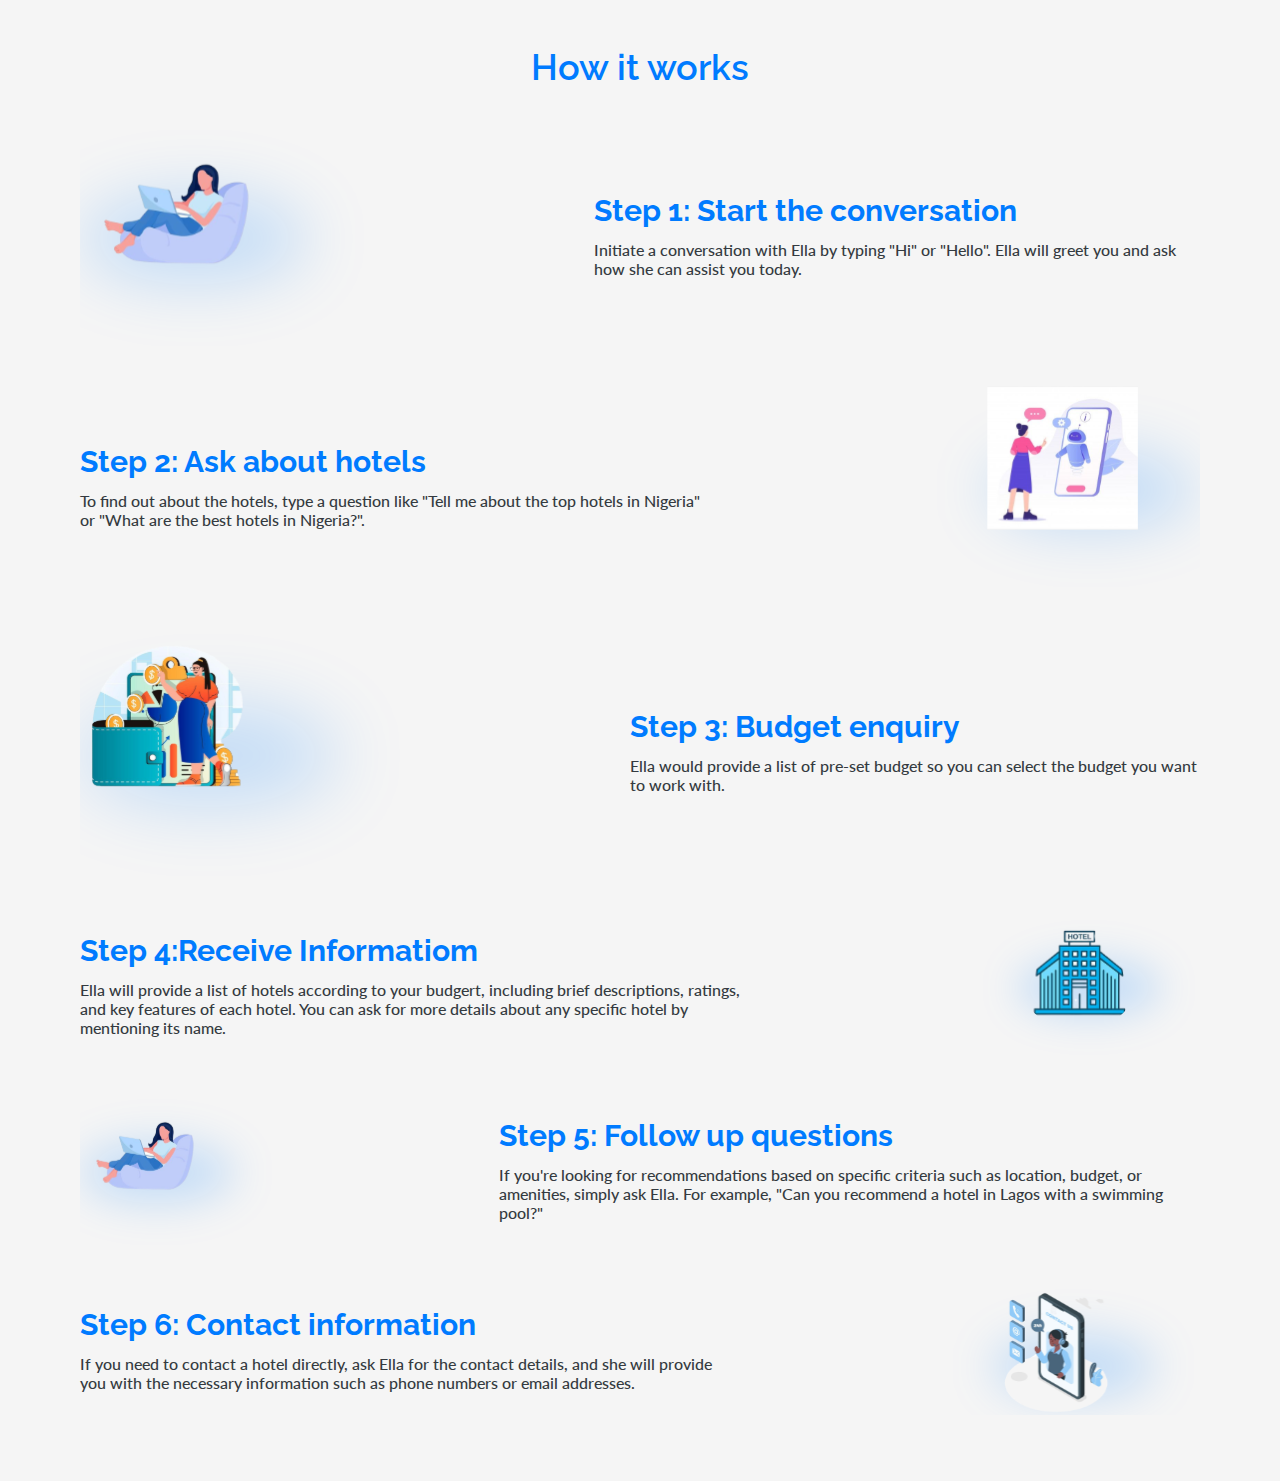
==== Work.html @ 3db6e442 "ref" ====
<!DOCTYPE html>
<html lang="en">
<head>
    <meta charset="UTF-8">
    <meta name="viewport" content="width=device-width, initial-scale=1.0">
    <title>landing page</title>
    <link rel="stylesheet" href="work.css">
</head>
<body>
    <div class="wcontainer">
        <div class="wtitle">
            <h1>How it works</h1>
        </div>
        <div class="wlist1">
            <div class="wimg"> <img src="step1.svg" alt=""></div>
            <div class="wtext1">
                <h2>Step 1: Start the conversation</h2>
                <p>Initiate a conversation with Ella by typing "Hi" or "Hello".
                    Ella will greet you and ask how she can assist you today.</p>
            </div>
        </div>
        <div class="wlist2">
            <div class="wimg"> <img src="step2.svg" alt=""></div>
            <div class="wtext2">
                <h2>Step 2: Ask about hotels</h2>
                <p>To find out about the  hotels, type a question like "Tell me about the top hotels in Nigeria" or "What are the best hotels in Nigeria?".</p>
            </div>
        </div>

        <div class="wlist1">
            <div class="wimg"> <img src="Step3.svg" alt=""></div>
            <div class="wtext1">
                <h2>Step 3: Budget enquiry</h2>
                <p>Ella would provide a list of pre-set budget so you can select the budget you want to work with.</p>
            </div>
        </div>
        <div class="wlist2">
            <div class="wimg"> <img src="Step4.svg" alt=""></div>
            <div class="wtext2">
                <h2>Step 4:Receive Informatiom</h2>
                <p>Ella will provide a list of hotels according to your budgert, including brief descriptions, ratings, and key features of each hotel.
                   You can ask for more details about any specific hotel by mentioning its name.</p>
            </div>
        </div>
        <div class="wlist1">
            <div class="wimg"> <img src="step1.svg" alt=""></div>
            <div class="wtext1">
                <h2>Step 5: Follow up questions</h2>
                <p>If you're looking for recommendations based on specific criteria such as location, budget, or amenities, simply ask Ella. For example,
                     "Can you recommend a hotel in Lagos with a swimming pool?"</p>
            </div>
        </div>
        <div class="wlist2">
            <div class="wimg"> <img src="step6.svg" alt=""></div>
            <div class="wtext2">
                <h2>Step 6: Contact information</h2>
                <p>If you need to contact a hotel directly, ask Ella for the contact details, and she will provide you with the necessary information such as phone numbers or email addresses.</p>
            </div>
        </div>
    </div>
</body>
---- work.css ----
@import url("https://fonts.googleapis.com/css2?family=Raleway:ital,wght@0,100..900;1,100..900&display=swap");
@import url("https://fonts.googleapis.com/css2?family=Lato:ital,wght@0,100;0,300;0,400;0,700;0,900;1,100;1,300;1,400;1,700;1,900&family=Raleway:ital,wght@0,100..900;1,100..900&display=swap");

* {
  margin: 0;
  padding: 0;
  box-sizing: border-box;
}
body {
  background-color: #f5f5f5;
}

img {
  display: block;
  width: 100%;
  height: auto;
  object-fit: cover;
}

.wcontainer{
    padding: 46px 80px;
    justify-content: space-between;
    gap: 104px;

}
.wtitle{
    margin-bottom: 16px;
    width: 100%;
}
.wtitle h1{
    font-family: 'Raleway';
    font-size: 36px;
    color: #007BFF;
    font-weight: 600;
    text-align: center;
}

.wlist1{
    display: flex;
    align-items: center;
    justify-content: space-between;
    gap: 222px;
    padding: 20px 0 20px 0;
}
.wlist1 h2{
    font-family: 'Raleway';
    font-size: 30px;
    color: #007BFF;
    margin-bottom: 12px;
}

.wlist1 p{
    color: #343A40;
    font-family: 'Lato';
    font-size: 14;
    font-weight: 500;
}

.wlist2{
    display: flex;
    flex-direction: row-reverse;
    align-items: center;
    justify-content: space-between;
    gap: 222px;
    padding: 20px 0 20px 0;
}

.wlist2 h2{
    font-family: 'Raleway';
    font-size: 30px;
    color: #007BFF;
    margin-bottom: 12px;
}

.wlist2 p{
    color: #343A40;
    font-family: 'Lato';
    font-size: 14;
    font-weight: 500;
}
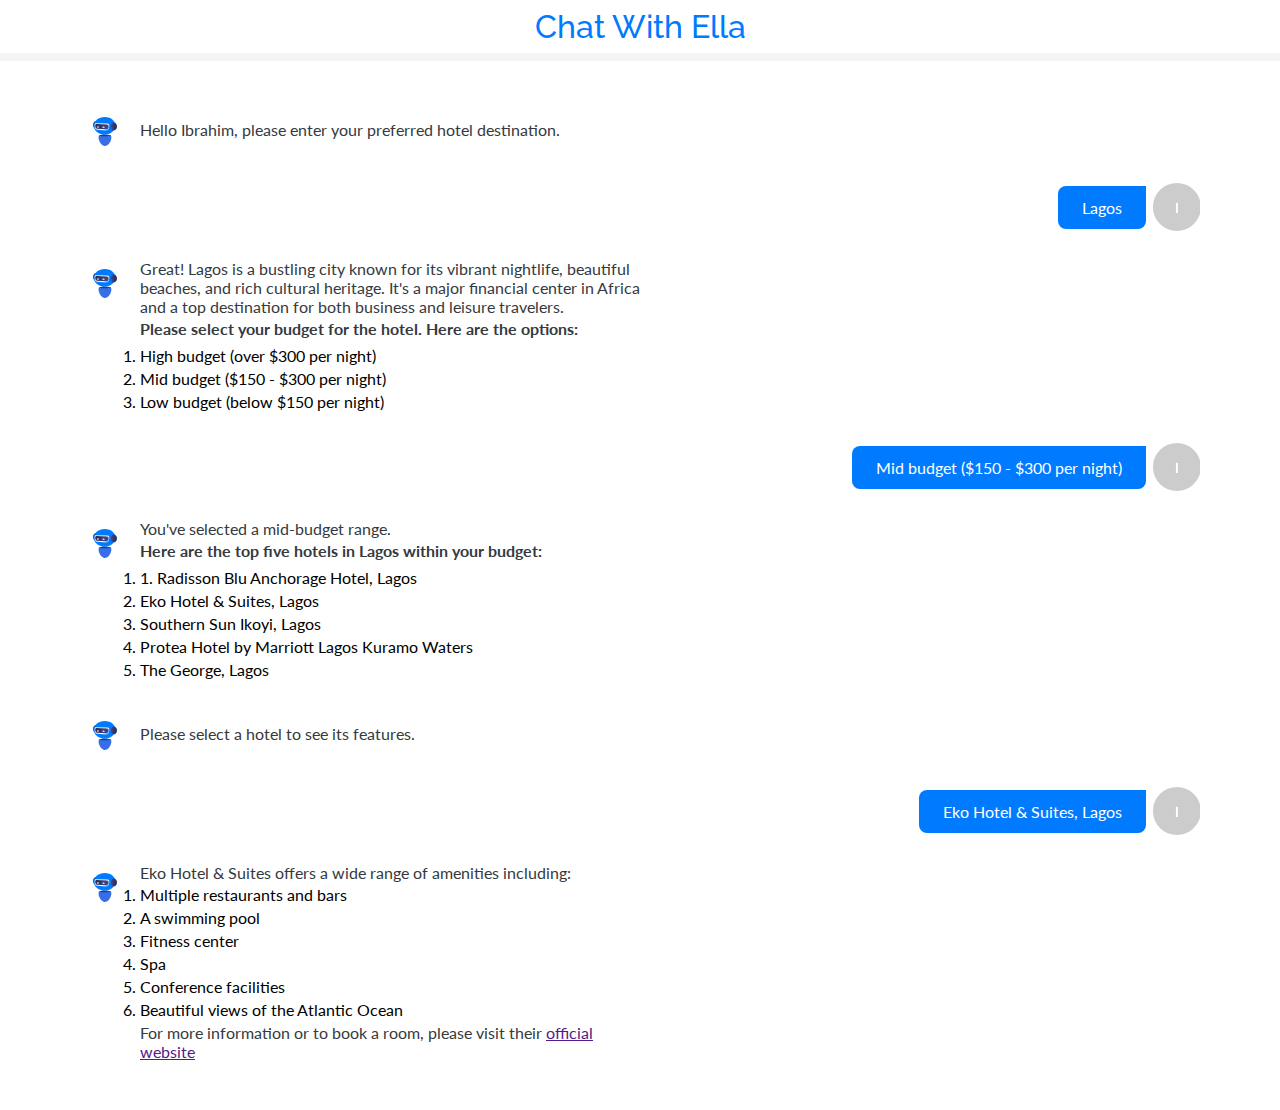
==== commit 7e39e4e1: "ref" ====
--- a/Work.html
+++ b/Work.html
@@ -1,61 +1,106 @@
 <!DOCTYPE html>
 <html lang="en">
+
 <head>
     <meta charset="UTF-8">
     <meta name="viewport" content="width=device-width, initial-scale=1.0">
     <title>landing page</title>
     <link rel="stylesheet" href="work.css">
 </head>
+
 <body>
-    <div class="wcontainer">
-        <div class="wtitle">
-            <h1>How it works</h1>
+    <div class="chathead">
+        <h1>
+            Chat With Ella
+        </h1>
+    </div>
+
+    <div class="convo">
+        <div class="bot">
+            <img src="Bot.svg" alt="">
+            <p>Hello Ibrahim, please enter your preferred hotel destination.</p>
         </div>
-        <div class="wlist1">
-            <div class="wimg"> <img src="step1.svg" alt=""></div>
-            <div class="wtext1">
-                <h2>Step 1: Start the conversation</h2>
-                <p>Initiate a conversation with Ella by typing "Hi" or "Hello".
-                    Ella will greet you and ask how she can assist you today.</p>
-            </div>
+        <div class="user">
+            <img src="user.svg" alt="">
+            <p>Lagos</p>
         </div>
-        <div class="wlist2">
-            <div class="wimg"> <img src="step2.svg" alt=""></div>
-            <div class="wtext2">
-                <h2>Step 2: Ask about hotels</h2>
-                <p>To find out about the  hotels, type a question like "Tell me about the top hotels in Nigeria" or "What are the best hotels in Nigeria?".</p>
-            </div>
+        <div class="bot">
+            <img src="Bot.svg" alt="">
+            <article>
+                <p>Great! Lagos is a bustling city known for its vibrant nightlife, beautiful beaches, and rich cultural
+                    heritage.
+                    It's a major financial center in Africa and a top destination for both business and leisure
+                    travelers.</p>
+                <h6>Please select your budget for the hotel. Here are the options:</h6>
+                <ol>
+                    <li>High budget (over $300 per night)</li>
+
+                    <li>Mid budget ($150 - $300 per night)</li>
+
+                    <li>Low budget (below $150 per night)</li>
+                </ol>
+
+            </article>
         </div>
 
-        <div class="wlist1">
-            <div class="wimg"> <img src="Step3.svg" alt=""></div>
-            <div class="wtext1">
-                <h2>Step 3: Budget enquiry</h2>
-                <p>Ella would provide a list of pre-set budget so you can select the budget you want to work with.</p>
+        <div class="user">
+            <img src="user.svg" alt="">
+            <p>Mid budget ($150 - $300 per night)</p>
+        </div>
+
+        <div class="bot">
+            <img src="Bot.svg" alt="">
+            <article>
+                <p>You've selected a mid-budget range.</p>
+                <h6>Here are the top five hotels in Lagos within your budget:</h6>
+                <ol>
+                   <li>1. Radisson Blu Anchorage Hotel, Lagos</li> 
+
+                   <li>Eko Hotel & Suites, Lagos</li> 
+                    
+                   <li> Southern Sun Ikoyi, Lagos</li>
+                    
+                   <li> Protea Hotel by Marriott Lagos Kuramo Waters</li>
+                    
+                    <li>The George, Lagos</li>
+                </ol>
+
+            </article>
+          </div>  
+            <div class="bot">
+                <img src="Bot.svg" alt="">
+                    <p>Please select a hotel to see its features.</p>
+       
             </div>
+                <div class="user">
+                    <img src="user.svg" alt="">
+                    <p>Eko Hotel & Suites, Lagos</p>
+                </div>
+
+                     <div class="bot">
+            <img src="Bot.svg" alt="">
+            <article>
+                <p>Eko Hotel & Suites offers a wide range of amenities including:</p>
+                
+                <ol>
+                   <li> Multiple restaurants and bars</li>
+
+                   <li> A swimming pool</li>
+                    
+                    <li>Fitness center</li>
+                    
+                   <li> Spa</li>
+                    
+                    <li>Conference facilities</li>
+                    
+                    <li>Beautiful views of the Atlantic Ocean</li>
+                </ol>
+                <p>For more information or to book a room, please visit their <a href="">official website</a></p>
+
+            </article>  
+
         </div>
-        <div class="wlist2">
-            <div class="wimg"> <img src="Step4.svg" alt=""></div>
-            <div class="wtext2">
-                <h2>Step 4:Receive Informatiom</h2>
-                <p>Ella will provide a list of hotels according to your budgert, including brief descriptions, ratings, and key features of each hotel.
-                   You can ask for more details about any specific hotel by mentioning its name.</p>
-            </div>
-        </div>
-        <div class="wlist1">
-            <div class="wimg"> <img src="step1.svg" alt=""></div>
-            <div class="wtext1">
-                <h2>Step 5: Follow up questions</h2>
-                <p>If you're looking for recommendations based on specific criteria such as location, budget, or amenities, simply ask Ella. For example,
-                     "Can you recommend a hotel in Lagos with a swimming pool?"</p>
-            </div>
-        </div>
-        <div class="wlist2">
-            <div class="wimg"> <img src="step6.svg" alt=""></div>
-            <div class="wtext2">
-                <h2>Step 6: Contact information</h2>
-                <p>If you need to contact a hotel directly, ask Ella for the contact details, and she will provide you with the necessary information such as phone numbers or email addresses.</p>
-            </div>
-        </div>
+
+
     </div>
 </body>--- a/work.css
+++ b/work.css
@@ -17,65 +17,83 @@
   object-fit: cover;
 }
 
-.wcontainer{
-    padding: 46px 80px;
-    justify-content: space-between;
-    gap: 104px;
-
+.chathead{ 
+    width: 100%;
+    background-color: white;
+    padding: 8px;
 }
-.wtitle{
-    margin-bottom: 16px;
-    width: 100%;
-}
-.wtitle h1{
+.chathead h1{
     font-family: 'Raleway';
-    font-size: 36px;
+    font-weight: 500;
+    text-align: center;
     color: #007BFF;
-    font-weight: 600;
-    text-align: center;
 }
 
-.wlist1{
+.convo{
+    background-color: white;
+    padding: 46px 80px;
+    margin-top: 8px;
     display: flex;
-    align-items: center;
+    flex-direction: column;
     justify-content: space-between;
-    gap: 222px;
-    padding: 20px 0 20px 0;
-}
-.wlist1 h2{
-    font-family: 'Raleway';
-    font-size: 30px;
-    color: #007BFF;
-    margin-bottom: 12px;
+    gap: 28px;
+ 
 }
 
-.wlist1 p{
-    color: #343A40;
-    font-family: 'Lato';
-    font-size: 14;
-    font-weight: 500;
-}
-
-.wlist2{
+.user{
     display: flex;
     flex-direction: row-reverse;
     align-items: center;
-    justify-content: space-between;
-    gap: 222px;
-    padding: 20px 0 20px 0;
+    width: 50%;
+    align-self: flex-end;
 }
 
-.wlist2 h2{
-    font-family: 'Raleway';
-    font-size: 30px;
-    color: #007BFF;
-    margin-bottom: 12px;
+.user p{
+    background-color: #007BFF;
+    border-radius: 8px 0px 8px 8px ;
+    padding: 12px 24px;
+    color: white;
+    font-family: 'Lato';
+    font-size: 16px;
+}
+.user img{
+    width: 48px;
+    height: 48px;
+    margin-left: 6px;
+    align-self: flex-start;
 }
 
-.wlist2 p{
-    color: #343A40;
-    font-family: 'Lato';
-    font-size: 14;
-    font-weight: 500;
+
+
+.bot{
+    display: flex;
+    align-items: center;
+    width: 50%;
 }
 
+.bot h6{
+    font-size: 16px ;
+    font-family: 'lato';
+    color: #343A40;
+    padding-bottom: 8px;
+}
+
+.bot p{
+    font-family: 'lato';
+    font-size: 16px;
+    color: #343A40;
+    padding-bottom: 3px;
+}
+
+.bot ol li{
+    font-size: 16px;
+    font-family: 'lato';
+    padding-bottom: 4px;
+}
+
+.bot img{
+    width: 48px;
+    height: 48px;
+    margin-right: 12px;
+    align-self: flex-start;
+}